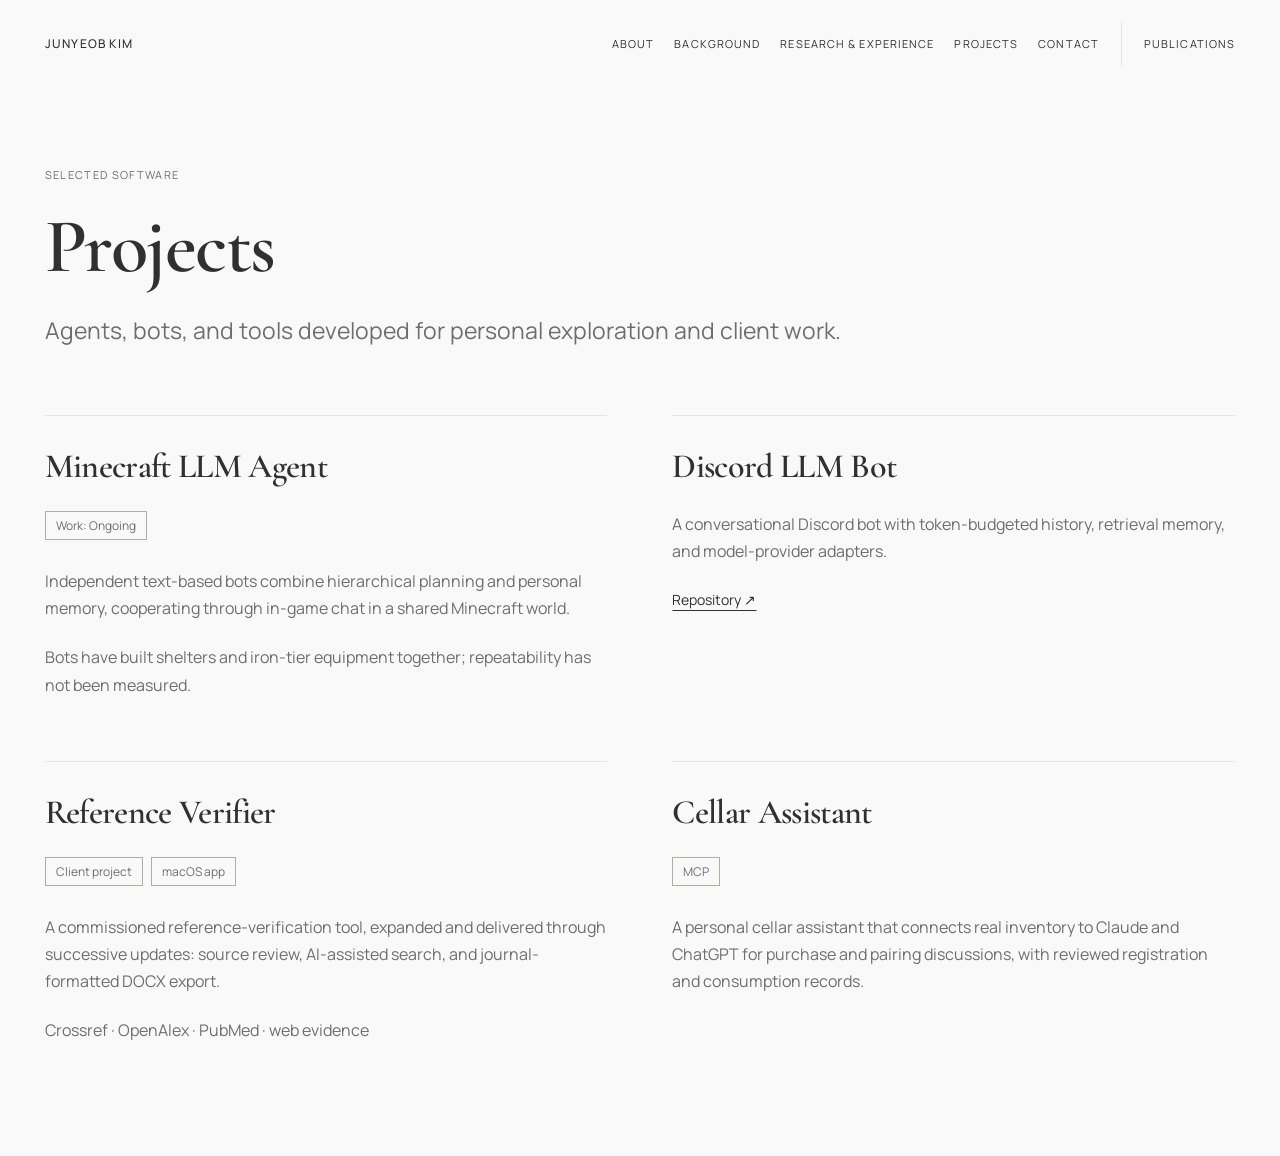
==== projects.html @ 0e25019e "Add implementation-grounded Discord bot project detail" ====
<!doctype html><html lang="en"><head><meta charset="utf-8"><meta name="viewport" content="width=device-width, initial-scale=1"><meta name="robots" content="noindex,nofollow"><meta name="description" content="Junyeob Kim — research in language model reasoning, evaluation, and agents."><title>Projects · Junyeob Kim</title><link rel="stylesheet" href="assets/fonts.css"><link rel="stylesheet" href="assets/style.css?v=project-title-links"></head><body><a class="skip" href="#main">Skip to content</a><header><a class="wordmark" href="index.html">Junyeob Kim</a><nav aria-label="Main navigation"><a href="index.html#intro" data-section="intro">About</a><a href="index.html#experience" data-section="experience">Background</a><a href="index.html#research" data-section="research">Research &amp; Experience</a><a href="index.html#projects" data-section="projects">Projects</a><a href="index.html#contact" data-section="contact">Contact</a><a class="nav-publications" href="publications.html">Publications</a></nav></header><main id="main" tabindex="-1"><section class="page-intro"><p class="eyebrow">Selected software</p><h1>Projects</h1><p class="lead">Agents, bots, and tools developed for personal exploration and client work.</p></section><section class="project-directory" aria-label="Selected projects"><div class="personal-grid"><article><h3><a href="projects/minecraft.html">Minecraft LLM Agent</a></h3><div class="status-tags"><span class="status-tag">Work: Ongoing</span></div><p>Independent text-based bots combine hierarchical planning and personal memory, cooperating through in-game chat in a shared Minecraft world.</p><p class="meta">Bots have built shelters and iron-tier equipment together; repeatability has not been measured.</p></article><article><h3><a href="projects/discord.html">Discord LLM Bot</a></h3><p>A conversational Discord bot with token-budgeted history, retrieval memory, and model-provider adapters.</p><a href="https://github.com/juny116/discord-llm-bot">Repository ↗</a></article><article><h3><a href="projects/reference-verifier.html">Reference Verifier</a></h3><div class="status-tags"><span class="status-tag">Client project</span><span class="status-tag">macOS app</span></div><p>A commissioned reference-verification tool, expanded and delivered through successive updates: source review, AI-assisted search, and journal-formatted DOCX export.</p><p class="meta">Crossref · OpenAlex · PubMed · web evidence</p></article><article><h3><a href="projects/cellar.html">Cellar Assistant</a></h3><div class="status-tags"><span class="status-tag">MCP</span></div><p>A personal cellar assistant that connects real inventory to Claude and ChatGPT for purchase and pairing discussions, with reviewed registration and consumption records.</p></article></div></section></main><script src="assets/navigation.js" defer></script></body></html>
---- assets/fonts.css ----
@font-face {
  font-family: 'Cormorant Garamond';
  font-style: normal;
  font-weight: 400;
  font-display: swap;
  src: url(fonts/font-1.ttf) format('truetype');
}
@font-face {
  font-family: 'Cormorant Garamond';
  font-style: normal;
  font-weight: 600;
  font-display: swap;
  src: url(fonts/font-2.ttf) format('truetype');
}
@font-face {
  font-family: 'Manrope';
  font-style: normal;
  font-weight: 400;
  font-display: swap;
  src: url(fonts/font-3.ttf) format('truetype');
}
@font-face {
  font-family: 'Manrope';
  font-style: normal;
  font-weight: 500;
  font-display: swap;
  src: url(fonts/font-4.ttf) format('truetype');
}
@font-face {
  font-family: 'Manrope';
  font-style: normal;
  font-weight: 600;
  font-display: swap;
  src: url(fonts/font-5.ttf) format('truetype');
}
---- assets/style.css ----
:root{--paper:#f9f9f9;--ink:#303030;--muted:#6e6e6e;--line:#e5e5e5;--accent:#667d6a;--blue:#667d6a;--tint:#ffffff;--green:var(--ink);--serif:'Cormorant Garamond',Georgia,serif;--sans:Manrope,'Helvetica Neue',Arial,sans-serif}*{box-sizing:border-box}html{scroll-behavior:smooth;scroll-padding-top:30px}body{margin:0;background:var(--paper);color:var(--ink);font:17px/1.7 var(--sans);-webkit-font-smoothing:antialiased}::selection{background:#dce6dd;color:#303030}a{color:inherit;text-underline-offset:5px;text-decoration-thickness:1px}a:hover{color:var(--accent)}a:focus-visible,button:focus-visible{outline:3px solid var(--blue);outline-offset:5px}p{margin:0 0 22px}img,svg{max-width:100%;height:auto}h1,h2,h3{font-family:var(--serif);font-weight:400;line-height:1.08;letter-spacing:-.045em}h1{font-size:clamp(44px,6vw,78px);margin:0 0 30px}h2{font-size:40px}h3{font-size:32px}em{font-weight:400;color:var(--accent)}header,main,footer{width:min(1240px,calc(100% - 96px));margin:auto}header{display:flex;align-items:center;justify-content:space-between;gap:32px;padding:28px 0;border-bottom:1px solid var(--line)}.wordmark{font-size:15px;letter-spacing:.035em;font-weight:600;text-decoration:none;white-space:nowrap}.wordmark:before{content:'✳';color:var(--accent);font-size:24px;display:inline-block;margin-right:12px;vertical-align:middle}nav{display:flex;flex-wrap:wrap;gap:25px;font-size:13px}nav a{padding:10px 0;min-height:44px;display:inline-flex;align-items:center;text-decoration:none}nav a[aria-current]{text-decoration:underline;color:var(--accent)}footer{border-top:1px solid var(--line);padding:28px 0 40px;font-size:12px;color:var(--muted)}.skip{position:fixed;top:-100px;left:20px;z-index:20;background:var(--ink);color:var(--paper);padding:12px 20px}.skip:focus{top:10px}.visually-hidden{position:absolute;width:1px;height:1px;padding:0;margin:-1px;overflow:hidden;clip-path:inset(50%);white-space:nowrap;border:0}.eyebrow,.entry-type{font:11px/1.6 var(--sans);letter-spacing:.12em;text-transform:uppercase;color:var(--muted)}.meta,.muted{font-size:14px;color:var(--muted)}.lead{font-size:23px;line-height:1.55;color:var(--muted)}.actions{display:flex;flex-wrap:wrap;gap:20px;margin-top:28px;font-size:14px}.button{display:inline-flex;min-height:48px;align-items:center;justify-content:center;padding:12px 20px;background:var(--ink);color:var(--paper);text-decoration:none;font-size:14px}.button:hover{background:var(--accent);color:white}.text-link{display:inline-flex;gap:36px;font-size:14px;min-height:44px;align-items:center}.status-tags{display:flex;flex-wrap:wrap;gap:8px;margin:14px 0 28px}.status-tag{display:inline-block;font-size:12px;line-height:1.6;padding:4px 10px;border:1px solid #b4ad9e;background:transparent;color:var(--muted)}
/* Editorial opening: a diagram of connected questions, not a character. */
.folio-hero{padding:24px 0 76px}.hero-caption{display:flex;justify-content:space-between;font-size:10px;letter-spacing:.12em;text-transform:uppercase;color:var(--muted)}.hero-composition{display:grid;grid-template-columns:1.1fr 1fr;align-items:center;gap:60px;padding:84px 0 60px}.hero-composition .eyebrow{margin-bottom:24px;color:var(--accent)}.hero-composition h1{font-size:clamp(74px,9vw,128px);line-height:.88;letter-spacing:-.065em;margin:0 0 30px}.hero-intro{max-width:390px;font-size:18px;color:var(--muted);line-height:1.6}.node-figure{margin:0;max-width:440px;justify-self:end;width:100%}.diagram-grid{stroke:#c4bcae;stroke-width:.65;stroke-dasharray:2 6}.diagram-path{stroke:var(--blue);stroke-width:1}.diagram-path ellipse{stroke:var(--accent)}.diagram-nodes{fill:var(--paper);stroke:var(--blue);stroke-width:1.2}.diagram-nodes circle:last-child{fill:var(--accent);stroke:var(--accent)}.diagram-label{font:9px var(--sans);letter-spacing:1px;fill:var(--muted)}.node-figure figcaption{font:italic 15px var(--serif);text-align:center;color:var(--muted);margin-top:8px}.hero-bottom{display:grid;grid-template-columns:1fr 1fr;gap:70px;border-top:1px solid var(--line);padding-top:32px;font-size:16px}.hero-bottom p{max-width:530px}.hero-bottom>p{font-family:var(--serif);font-size:24px;line-height:1.5;letter-spacing:-.02em}.hero-bottom>div>p{color:var(--muted)}
/* A vertical, native-scroll chronology, with an optional reading rail. */
.journey{display:grid;grid-template-columns:33% 1fr;gap:7%;border-top:1px solid var(--ink);padding-top:52px;position:relative}.journey-index{position:sticky;top:40px;align-self:start;padding-bottom:30px}.journey-index h2{font-size:clamp(36px,4vw,57px);margin:25px 0;line-height:1.05}.journey-index>p:not(.eyebrow){font-size:14px;color:var(--muted)}.journey-index nav{display:flex;flex-direction:column;gap:0;margin-top:38px}.journey-index nav a{font-size:12px;color:var(--muted);width:fit-content}.journey-index nav a[data-active]{color:var(--accent);text-decoration:underline}.reading-line{height:1px;background:var(--line);max-width:190px;margin-top:28px}.reading-line span{display:block;width:100%;height:2px;background:var(--accent);transform-origin:left;transform:scaleX(0)}.timeline{border-left:1px solid var(--line);padding-left:44px;min-width:0}.timeline-group{position:relative;padding-bottom:60px;scroll-margin-top:40px}.time-label{font-size:17px;color:var(--accent);margin:0 0 28px;line-height:1.4}.time-label:before{content:'';position:absolute;left:-50px;top:7px;width:11px;height:11px;border:1px solid var(--accent);border-radius:50%;background:var(--paper);transition:background .25s}.in-view .time-label:before{background:var(--accent)}.time-label span{display:block;font-size:10px;letter-spacing:.12em;text-transform:uppercase;color:var(--muted);margin-top:8px}.timeline-entry{padding:0 0 34px;margin-bottom:30px;border-bottom:1px solid var(--line)}.timeline-entry:last-child{margin-bottom:0}.entry-type{margin-bottom:17px}.timeline-entry h3{font-size:clamp(32px,3.5vw,48px);margin:0 0 22px;line-height:1.08}.timeline-entry h3 a{text-decoration:none}.timeline-entry h3 a:hover,.timeline-entry h3 a:focus-visible{text-decoration:underline}.timeline-entry h3 a span{font:24px var(--sans);display:inline-block;color:var(--accent)}.timeline-entry>p:not(.entry-type){max-width:520px;font-size:16px;color:var(--muted)}.timeline-entry .entry-note,.entry-note{font-size:12px!important;color:var(--muted);line-height:1.7}.timeline-entry .entry-note:last-child{margin:0}.entry-industry{position:relative;background:var(--tint);padding:30px}.entry-industry:before{content:'';position:absolute;top:0;left:0;width:35px;height:2px;background:var(--accent)}.compact-entry h3{font-size:36px}.beyond{margin:40px 0 100px;padding-top:44px;border-top:1px solid var(--ink);display:grid;grid-template-columns:40% 1fr;gap:0}.beyond h2{font-size:56px;margin:20px 0}.beyond-links{padding-top:10px}.beyond-links a{display:grid;grid-template-columns:1fr 30px;gap:4px 20px;padding:24px 0;border-bottom:1px solid var(--line);text-decoration:none}.beyond-links span{font-family:var(--serif);font-size:30px;letter-spacing:-.03em}.beyond-links small{grid-column:1;font-size:12px;color:var(--muted)}.beyond-links b{grid-column:2;grid-row:1/3;font-size:24px;font-weight:400;align-self:center;color:var(--accent)}
/* The same editorial system carries through the full archive and details. */
.page-intro{padding:78px 0 35px;max-width:870px}.page-intro h1{margin-bottom:24px}.research-list{margin:0 0 90px;counter-reset:study;max-width:1040px}.topic-work{position:relative;padding:32px 0 32px 90px;border-top:1px solid var(--line);counter-increment:study}.topic-work:before{content:counter(study,decimal-leading-zero);position:absolute;left:0;top:35px;color:var(--accent);font:italic 25px var(--serif)}.topic-work h2{font-size:36px;margin:0 0 16px}.topic-work h2 a{display:inline-block;text-decoration:none;padding:4px 0;min-height:44px}.topic-work h2 a:hover,.topic-work h2 a:focus-visible{text-decoration:underline}.topic-work p{font-size:16px;color:var(--muted);max-width:720px;margin:0}.detail{max-width:780px;margin:45px auto 90px}.back{display:inline-block;min-height:44px;font-size:12px;letter-spacing:.04em;margin-bottom:32px}.detail h1{font-size:clamp(40px,5vw,65px)}.detail>h2{font-size:34px;margin:46px 0 18px;padding-top:22px;border-top:1px solid var(--line)}.detail>h3{font:600 18px/1.4 var(--sans);letter-spacing:0;margin:30px 0 14px}.detail .lead{margin-bottom:24px}.detail>p,.detail li{max-width:740px}.detail li{padding-bottom:8px}.related-papers{list-style:none;margin:20px 0;padding:0}.related-papers li{padding:20px 0}.related-papers h3,.detail .related-papers h3{font:500 19px/1.45 var(--sans);letter-spacing:-.02em;margin:0 0 12px}.related-papers p{font-size:14px;color:var(--muted);margin-bottom:9px}.related-papers strong{color:var(--ink)}.related-papers a{font-size:14px}.detail-end{border-top:1px solid var(--line);padding-top:25px;margin-top:50px;display:flex;justify-content:space-between;gap:20px;font-size:14px}.publications{list-style:none;padding:0;margin:0 0 90px;max-width:1000px;counter-reset:paper}.publications>li{position:relative;padding:30px 0 30px 70px;border-top:1px solid var(--line);counter-increment:paper}.publications>li:before{content:counter(paper,decimal-leading-zero);position:absolute;left:0;top:36px;font:italic 22px var(--serif);color:var(--accent)}.publications h2{font-size:29px;line-height:1.25;margin:0 0 16px;letter-spacing:-.025em}.publications p{font-size:14px;margin:0 0 10px}.publications a{font-size:13px}.about-grid{display:grid;grid-template-columns:1fr 340px;gap:90px;margin-bottom:90px}.about-grid h2{font-size:34px;margin:35px 0 22px}.about-grid dt{font-size:16px;font-weight:600}.about-grid dd{margin:8px 0 26px;color:var(--muted);font-size:15px}.cv-panel{background:var(--tint);padding:28px;align-self:start}.cv-panel h2{font-size:28px;margin-top:0}.cv-panel p{font-size:14px}.cv-panel hr{border:0;border-top:1px solid var(--line);margin:32px 0}.cv-panel .button{margin-bottom:16px}.personal-grid{display:grid;grid-template-columns:repeat(2,minmax(0,1fr));gap:40px 65px;margin:10px 0 90px}.personal-grid article{border-top:1px solid var(--line);padding:28px 0 0}.personal-grid h3{font-size:34px;margin:0 0 20px}.personal-grid p{font-size:16px;color:var(--muted)}.personal-grid a{font-size:14px}.personal-grid img{width:100%;display:block}.project-directory{margin-bottom:60px}.section-heading{display:flex;align-items:baseline;justify-content:space-between;border-bottom:1px solid var(--line)}.section-heading span{font-size:12px;color:var(--muted)}.contribution{padding:20px 0;border-block:1px solid var(--line)}.detail figure{margin:32px 0}.detail figcaption{font-size:13px;color:var(--muted)}
@media(min-width:1500px){header,main,footer{width:min(1320px,calc(100% - 140px))}.hero-composition{padding-block:96px 70px}}
@media(max-width:980px){header,main,footer{width:calc(100% - 56px)}header{gap:20px}nav{gap:15px}.hero-composition{gap:20px;padding-top:65px}.hero-bottom{gap:36px}.journey{grid-template-columns:30% 1fr;gap:6%}.journey-index h2{font-size:38px}.timeline{padding-left:30px}.time-label:before{left:-36px}.about-grid{gap:40px;grid-template-columns:1fr 300px}}
@media(max-width:680px){header,main,footer{width:calc(100% - 40px)}header{display:block;padding:18px 0 12px}header>nav{margin-top:12px;gap:0 19px;font-size:12px}.wordmark{font-size:14px}.hero-caption{font-size:9px;gap:15px}.hero-composition{grid-template-columns:1fr;padding:50px 0 28px;gap:12px}.hero-composition h1{font-size:clamp(68px,18vw,100px)}.hero-intro{font-size:16px;max-width:320px}.node-figure{max-width:300px;justify-self:center}.hero-bottom{grid-template-columns:1fr;gap:5px;padding-top:25px}.hero-bottom>p{font-size:22px}.hero-bottom>div>p{font-size:15px}.folio-hero{padding-bottom:46px}.journey{display:block;padding-top:28px}.journey-index{position:static;padding-bottom:30px}.journey-index h2{font-size:40px;line-height:1.1}.journey-index h2 br{display:none}.journey-index h2 br:after{content:' '}.journey-index nav{flex-direction:row;gap:0 20px;margin-top:18px}.journey-index>p:not(.eyebrow){display:none}.reading-line{display:none}.timeline{margin-left:6px;padding-left:24px}.time-label:before{left:-30px}.timeline-group{padding-bottom:38px}.time-label{font-size:17px;margin-bottom:26px}.timeline-entry h3{font-size:35px}.timeline-entry>p:not(.entry-type){font-size:15px}.entry-type{font-size:10px}.entry-industry{padding:22px 18px}.entry-industry h3{font-size:31px}.compact-entry h3{font-size:32px}.beyond{display:block;margin:20px 0 65px;padding-top:30px}.beyond h2{font-size:44px}.beyond-links span{font-size:28px}.page-intro{padding:44px 0 25px}.page-intro h1{font-size:48px}.topic-work{padding:25px 0 25px 40px}.topic-work:before{top:31px;font-size:18px}.topic-work h2{font-size:29px}.topic-work p{font-size:15px}.detail{margin:25px auto 65px}.detail h1{font-size:41px}.detail .lead{font-size:20px}.detail>h2{font-size:30px}.publications>li{padding:25px 0 25px 35px}.publications>li:before{font-size:17px;top:30px}.publications h2{font-size:25px}.about-grid{grid-template-columns:1fr;gap:30px;margin-bottom:60px}.personal-grid{grid-template-columns:1fr;gap:25px}.personal-grid h3{font-size:30px}.back{margin-bottom:25px}.lead{font-size:21px}.detail-end{flex-wrap:wrap}a{overflow-wrap:anywhere}.hero-caption span{max-width:50%}}
@media(prefers-reduced-motion:reduce){html{scroll-behavior:auto}*,*:before,*:after{animation:none!important;transition:none!important}.reading-line{display:none}}
@media print{header nav,.skip,.journey-index nav,.reading-line,.node-figure{display:none}body{background:white;color:black}header,main,footer{width:100%;max-width:none}.journey{display:block}.journey-index{position:static}.timeline-entry,.publications li{break-inside:avoid}.hero-composition{padding:30px 0;display:block}.hero-composition h1{font-size:60px}}
/* Horizontal history: airy typography, offset white cards and fine connections. */
body{font-size:15px}h1,h2,h3{letter-spacing:-.02em;font-weight:600}em{color:inherit}header{position:sticky;top:0;z-index:10;background:rgba(249,249,249,.97);border:0;padding:22px 0}.wordmark{font-size:12px;font-weight:500;letter-spacing:.1em;text-transform:uppercase}.wordmark:before{display:none}header nav{font-size:11px;letter-spacing:.1em;text-transform:uppercase}header nav a[aria-current]{text-decoration:none;color:var(--ink)}header nav a[aria-current]:before{content:'[ ';white-space:pre}header nav a[aria-current]:after{content:' ]';white-space:pre}.quiet-hero{min-height:calc(88svh - 85px);display:flex;flex-direction:column;justify-content:center;padding:100px 0}.quiet-hero h1{font-size:clamp(56px,7vw,88px);line-height:1;margin:0 0 40px;font-weight:600}.quiet-hero>p{max-width:660px;font-size:14px;line-height:1.85;letter-spacing:.025em}.quiet-hero .current-line{font-size:12px;color:var(--muted);margin:8px 0 0}.history-section{padding:50px 0 80px}.history-intro{max-width:610px}.history-intro h2{font-size:clamp(40px,4.5vw,58px);line-height:.98;margin:24px 0}.history-intro>p:not(.eyebrow){font-size:13px;line-height:1.85;max-width:550px;color:var(--muted)}.history-controls{display:flex;align-items:center;gap:16px;margin:45px 0 10px;font-size:11px;color:var(--muted);max-width:510px}.history-controls button{width:40px;height:40px;border:1px solid var(--line);background:transparent;color:var(--ink);cursor:pointer;font-size:18px}.history-controls button:disabled{opacity:.3;cursor:default}.history-viewport{overflow-x:auto;overscroll-behavior-x:contain;scrollbar-width:thin;scrollbar-color:#b6c5b8 transparent;padding:35px 0 22px;width:100%;outline-offset:4px;touch-action:pan-x pan-y}.history-track{position:relative;display:flex;align-items:flex-start;gap:48px;width:max-content;padding:10px 35px 15px 16px;min-height:375px}.history-track:before{content:'';position:absolute;left:0;right:0;top:210px;height:1px;background:#b6c5b8}.history-card{position:relative;flex:0 0 252px;width:252px;min-height:220px;background:#fff;border:.5px solid #eceeec;border-radius:7px;padding:16px 17px 14px;margin-top:38px;display:flex;flex-direction:column;z-index:1}.history-card:nth-child(3n+2){margin-top:0}.history-card:nth-child(3n){margin-top:86px}.history-card:before{content:'';position:absolute;left:-49px;width:48px;top:75px;height:1px;background:#b6c5b8;transform:rotate(-16deg);transform-origin:right}.history-card:nth-child(3n):before{transform:rotate(24deg)}.card-meta{display:flex;justify-content:space-between;align-items:flex-start;gap:8px;font-size:10px;color:#777;margin-bottom:16px;line-height:1.5}.card-meta span:last-child{font-size:9px;letter-spacing:.1em;text-transform:uppercase;padding:2px 5px;border-radius:2px;background:#edf1ed;color:#526456;white-space:nowrap}.history-card h3{font:600 12px/1.55 var(--sans);letter-spacing:.09em;text-transform:uppercase;margin:0 0 12px}.history-card h3 a{text-decoration:none}.history-card h3 a:hover,.history-card h3 a:focus-visible{text-decoration:underline}.history-card h3 a span{font-size:12px}.history-card p{font-size:12px;line-height:1.7;color:#666;margin:0 0 18px}.history-cv{margin:25px 0 0;font-size:12px}.quiet-directory{margin:30px 0 120px}.quiet-directory>a{display:flex;justify-content:space-between;align-items:center;gap:30px;padding:32px 0;border-bottom:1px solid var(--line);text-decoration:none}.quiet-directory h2{margin:0;font-size:44px}.quiet-directory>a>span{font-size:12px;color:var(--muted)}.scroll-cat{position:fixed;left:0;bottom:8px;width:72px;height:48px;z-index:15;pointer-events:none;color:#535d54;transform:translateX(24px)}.scroll-cat svg{width:100%;height:100%;overflow:visible}.scroll-cat .leg{transform-box:fill-box;transform-origin:50% 0}.scroll-cat.walking .leg-a{animation:cat-step .24s linear infinite alternate}.scroll-cat.walking .leg-b{animation:cat-step .24s linear infinite alternate-reverse}.scroll-cat.walking .cat-body{animation:cat-bob .24s linear infinite alternate}.scroll-cat.facing-left svg{transform:scaleX(-1)}@keyframes cat-step{from{transform:rotate(-19deg)}to{transform:rotate(19deg)}}@keyframes cat-bob{from{transform:translateY(0)}to{transform:translateY(-1.8px)}}
@media(max-width:680px){header{padding:14px 0 8px}header nav{gap:0 18px;flex-wrap:nowrap;overflow:auto;font-size:10px;white-space:nowrap}.quiet-hero{min-height:72svh;padding:70px 0}.quiet-hero h1{font-size:53px;margin-bottom:30px}.quiet-hero>p{font-size:13px}.quiet-hero .current-line{font-size:11px}.history-section{padding-top:30px;padding-bottom:65px}.history-intro h2{font-size:42px}.history-controls{gap:10px;margin-top:30px}.history-controls button{width:34px;min-width:34px}.history-viewport{width:calc(100% + 20px);padding-top:22px}.history-track{gap:32px;padding-left:0;min-height:370px}.history-card{flex-basis:246px;width:246px}.history-card:before{left:-33px;width:32px}.quiet-directory>a{align-items:flex-start;flex-direction:column;gap:12px;padding:27px 0}.quiet-directory h2{font-size:38px}.scroll-cat{width:60px;height:40px;bottom:5px}.history-cv{margin-top:15px}}
@media(prefers-reduced-motion:reduce){.scroll-cat{display:none}.history-viewport{scroll-behavior:auto}}
header,main,footer{width:calc(100% - clamp(40px,7vw,112px));max-width:1400px}.quiet-hero{min-height:calc(100svh - 88px);padding-top:100px;padding-bottom:100px}.quiet-hero h1{font-size:clamp(48px,6vw,86px);line-height:.9}.quiet-hero>p{font-size:15px;line-height:24px}.history-section{background:#f7f7f7;box-shadow:0 0 0 100vmax #f7f7f7;clip-path:inset(0 -100vmax);margin-top:70px}.history-intro h2{font-size:clamp(40px,4.5vw,64px);line-height:.92}.history-track{gap:20px;min-height:340px;padding-top:0}.history-track:before,.history-card:before{display:none}.history-connections{position:absolute;left:0;top:0;width:100%;height:310px;overflow:visible;pointer-events:none}.history-connections path{fill:none;stroke:rgba(48,48,48,.14);stroke-width:2;stroke-dasharray:8 16}.history-card{flex-basis:260px;width:260px;min-height:180px;padding:14px 14px 12px;margin-top:66px;border-radius:8px}.history-card:nth-child(3n+2){margin-top:24px}.history-card:nth-child(3n){margin-top:71px}.history-card:nth-child(6n+4){margin-top:30px}.history-card:nth-child(6n+5){margin-top:122px}.history-card:nth-child(6n){margin-top:37px}.history-card:nth-last-child(-n+2){flex-basis:180px;width:180px}.card-meta{font-size:11px;margin-bottom:10px}.card-meta span:last-child{font-size:10px}.history-card h3{font-size:13px;letter-spacing:1.5px;margin-bottom:8px}.history-card p{font-size:12px;line-height:1.5;letter-spacing:.3px;margin-bottom:10px}.history-viewport{cursor:grab}.history-viewport.dragging{cursor:grabbing;user-select:none}.scroll-cat{width:78px;height:60px;bottom:2px}.cat-tail{transform-origin:25px 34px}.walking .cat-tail{animation:cat-tail .35s ease-in-out infinite alternate}@keyframes cat-tail{from{transform:rotate(-6deg)}to{transform:rotate(6deg)}}
@media(max-width:680px){header,main,footer{width:calc(100% - 40px)}.quiet-hero{min-height:78svh}.quiet-hero h1{font-size:50px;line-height:1}.quiet-hero>p{font-size:13px;line-height:23px}.history-section{margin-top:30px}.history-intro h2{font-size:43px}.history-card{flex-basis:248px;width:248px}.scroll-cat{width:68px;height:52px}}

/* Quiet pointer-only drag affordance; range input is removed from the DOM. */
.history-viewport{scrollbar-width:none}.history-viewport::-webkit-scrollbar{display:none}.history-controls{max-width:none;justify-content:flex-end}.drag-hint{display:none;position:fixed;z-index:30;pointer-events:none;background:#fff;color:#505050;border:1px solid #ececec;border-radius:20px;padding:7px 12px;font:11px/1.4 var(--sans);letter-spacing:.03em;white-space:nowrap;box-shadow:0 2px 8px #00000009}.history-viewport.dragging,.history-viewport.dragging a{cursor:grabbing}@media(hover:hover) and (pointer:fine){.drag-hint.visible{display:block}}
/* Hybrid home: real content sections beneath the horizontal history. */
html{scroll-padding-top:var(--header-offset,120px)}.home-section,.quiet-hero,.history-section{scroll-margin-top:0}.home-section{padding:65px 0;border-top:1px solid var(--line)}.home-section>h2{font-size:clamp(38px,4.5vw,58px);margin:0 0 40px}.home-research{display:grid;grid-template-columns:repeat(2,minmax(0,1fr));gap:12px 60px;counter-reset:study}.home-research .topic-work{padding:25px 0;border-top:1px solid var(--line)}.home-research .topic-work:before{display:none}.home-research h3{font-size:30px;line-height:1.15;margin:0 0 18px}.home-research h3 a{text-decoration:none;display:inline-block;padding:5px 0}.home-research h3 a:hover,.home-research h3 a:focus-visible{text-decoration:underline}.home-research p{font-size:14px;line-height:1.8}.home-section .personal-grid{margin-bottom:0}.home-section .personal-grid h3{font-size:29px}.home-section .personal-grid p{font-size:14px}.contact-section{display:grid;grid-template-columns:1fr 1fr;gap:50px;padding-bottom:100px}.contact-section p{color:var(--muted);font-size:14px}.contact-links{display:flex;flex-wrap:wrap;gap:12px 30px}.contact-links a{display:inline-flex;align-items:center;min-height:44px;font-size:13px}.home-section:focus,.quiet-hero:focus,.history-section:focus{outline:none}header nav{gap:20px}@media(max-width:680px){.home-section{padding:45px 0}.home-research{grid-template-columns:1fr;gap:0}.home-research h3{font-size:29px}.contact-section{grid-template-columns:1fr;gap:0;padding-bottom:75px}header nav{gap:0 18px}.home-section>h2{margin-bottom:25px}}

/* Separate the publication archive from the home section navigation. */
header nav .nav-publications{padding-left:22px;margin-left:2px;border-left:1px solid var(--line)}.publications-link{margin-top:26px}@media(max-width:680px){header nav .nav-publications{padding-left:18px;margin-left:0}}

.history-controls{gap:10px;margin:28px 0 10px;justify-content:flex-end}.quiet-hero>p{max-width:710px;margin-bottom:18px}.quiet-hero>p:last-child{margin-bottom:0}

.detail .paper-reference{padding:24px 0;border-bottom:1px solid var(--line)}.detail .paper-reference:last-child{border-bottom:0}.paper-links{display:flex;flex-wrap:wrap;gap:22px;margin-top:12px}.paper-links a{display:inline-flex;align-items:center;min-height:44px;font-size:13px}

/* The content box never changes on scroll; only the full-bleed backdrop does. */
header{background:transparent;isolation:isolate}header::before{content:"";position:absolute;z-index:-1;top:0;bottom:0;left:50%;width:100vw;transform:translateX(-50%);pointer-events:none;background:rgba(249,249,249,.97);border-bottom:1px solid transparent;transition:background .2s ease,border-color .2s ease,box-shadow .2s ease}.has-scrolled header::before{background:rgba(255,255,255,.86);-webkit-backdrop-filter:blur(12px);backdrop-filter:blur(12px);border-bottom-color:rgba(48,48,48,.06);box-shadow:0 2px 12px rgba(48,48,48,.025)}@media(prefers-reduced-motion:reduce){header::before{transition:none}}

/* Keep the expanded section name readable without wrapping navigation items. */
header nav{min-width:0;flex-wrap:nowrap;overflow-x:auto;white-space:nowrap}header nav a{flex-shrink:0}header .wordmark{flex-shrink:0}
@media(min-width:681px) and (max-width:1100px){header{display:block}header nav{margin-top:12px;gap:18px}}

.history-card:nth-last-child(-n+2){flex-basis:260px;width:260px}@media(max-width:680px){.history-card:nth-last-child(-n+2){flex-basis:248px;width:248px}}
.paper-reference h3[id],.publications h2[id]{scroll-margin-top:var(--header-offset,120px)}

.paper-figure{margin:2rem 0;max-width:640px}.paper-figure img{display:block;width:100%;height:auto}.paper-figure figcaption{margin-top:.75rem;color:var(--muted,#6e6e6e);font-size:.78rem;line-height:1.6}

.personal-grid h3 a{font-size:inherit;text-decoration:none;display:inline-block;padding:5px 0;min-height:44px}.personal-grid h3 a:hover,.personal-grid h3 a:focus-visible{text-decoration:underline}
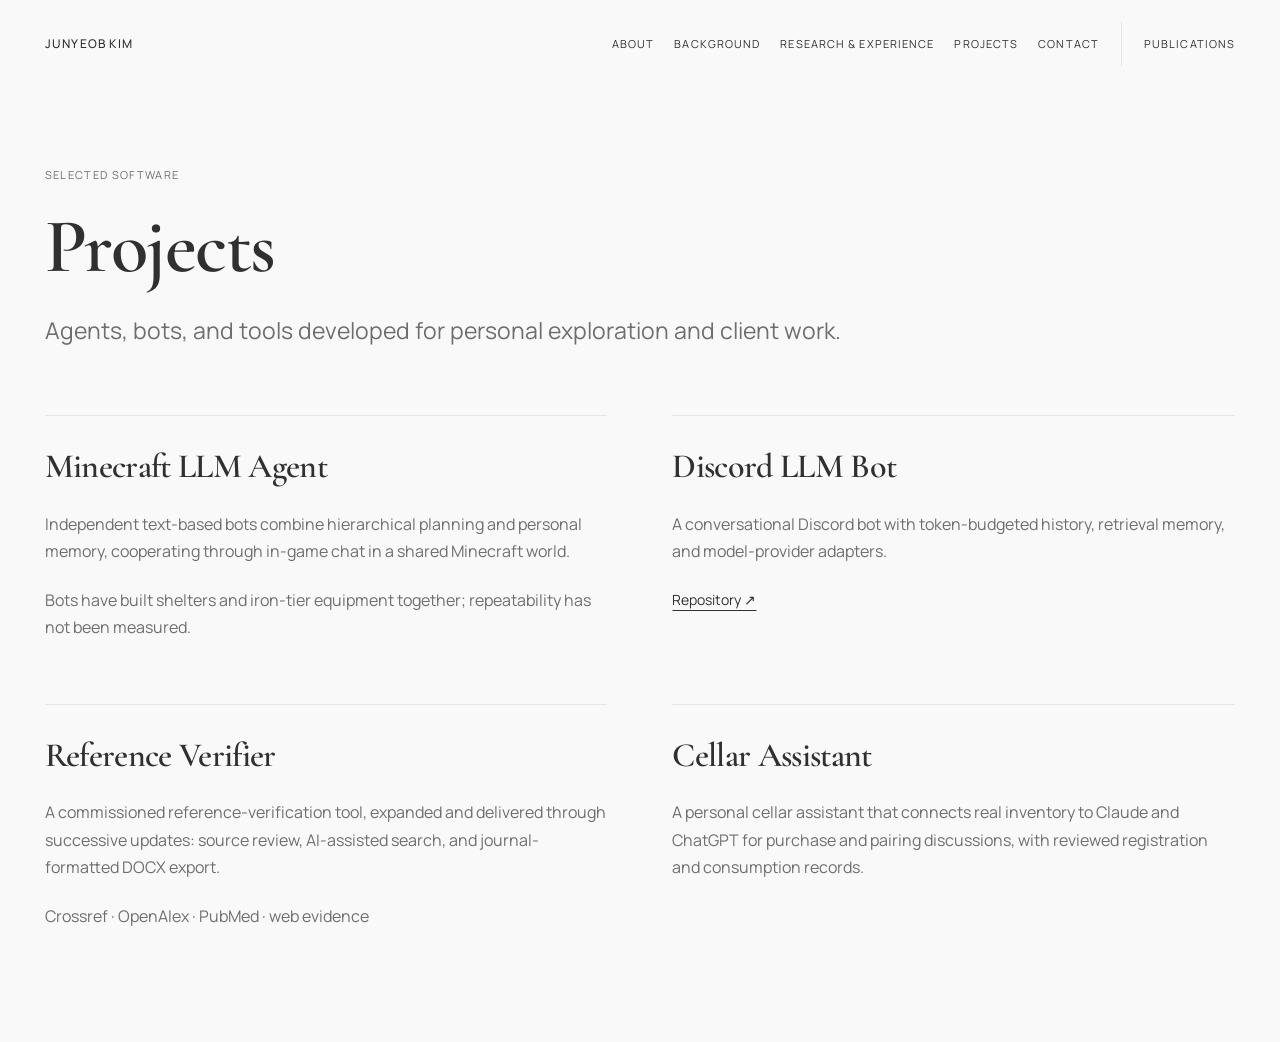
==== commit 07c220ca: "Unify detail action links and keep project tags on detail pages" ====
--- a/projects.html
+++ b/projects.html
@@ -1 +1 @@
-<!doctype html><html lang="en"><head><meta charset="utf-8"><meta name="viewport" content="width=device-width, initial-scale=1"><meta name="robots" content="noindex,nofollow"><meta name="description" content="Junyeob Kim — research in language model reasoning, evaluation, and agents."><title>Projects · Junyeob Kim</title><link rel="stylesheet" href="assets/fonts.css"><link rel="stylesheet" href="assets/style.css?v=project-title-links"></head><body><a class="skip" href="#main">Skip to content</a><header><a class="wordmark" href="index.html">Junyeob Kim</a><nav aria-label="Main navigation"><a href="index.html#intro" data-section="intro">About</a><a href="index.html#experience" data-section="experience">Background</a><a href="index.html#research" data-section="research">Research &amp; Experience</a><a href="index.html#projects" data-section="projects">Projects</a><a href="index.html#contact" data-section="contact">Contact</a><a class="nav-publications" href="publications.html">Publications</a></nav></header><main id="main" tabindex="-1"><section class="page-intro"><p class="eyebrow">Selected software</p><h1>Projects</h1><p class="lead">Agents, bots, and tools developed for personal exploration and client work.</p></section><section class="project-directory" aria-label="Selected projects"><div class="personal-grid"><article><h3><a href="projects/minecraft.html">Minecraft LLM Agent</a></h3><div class="status-tags"><span class="status-tag">Work: Ongoing</span></div><p>Independent text-based bots combine hierarchical planning and personal memory, cooperating through in-game chat in a shared Minecraft world.</p><p class="meta">Bots have built shelters and iron-tier equipment together; repeatability has not been measured.</p></article><article><h3><a href="projects/discord.html">Discord LLM Bot</a></h3><p>A conversational Discord bot with token-budgeted history, retrieval memory, and model-provider adapters.</p><a href="https://github.com/juny116/discord-llm-bot">Repository ↗</a></article><article><h3><a href="projects/reference-verifier.html">Reference Verifier</a></h3><div class="status-tags"><span class="status-tag">Client project</span><span class="status-tag">macOS app</span></div><p>A commissioned reference-verification tool, expanded and delivered through successive updates: source review, AI-assisted search, and journal-formatted DOCX export.</p><p class="meta">Crossref · OpenAlex · PubMed · web evidence</p></article><article><h3><a href="projects/cellar.html">Cellar Assistant</a></h3><div class="status-tags"><span class="status-tag">MCP</span></div><p>A personal cellar assistant that connects real inventory to Claude and ChatGPT for purchase and pairing discussions, with reviewed registration and consumption records.</p></article></div></section></main><script src="assets/navigation.js" defer></script></body></html>+<!doctype html><html lang="en"><head><meta charset="utf-8"><meta name="viewport" content="width=device-width, initial-scale=1"><meta name="robots" content="noindex,nofollow"><meta name="description" content="Junyeob Kim — research in language model reasoning, evaluation, and agents."><title>Projects · Junyeob Kim</title><link rel="stylesheet" href="assets/fonts.css"><link rel="stylesheet" href="assets/style.css?v=project-title-links"></head><body><a class="skip" href="#main">Skip to content</a><header><a class="wordmark" href="index.html">Junyeob Kim</a><nav aria-label="Main navigation"><a href="index.html#intro" data-section="intro">About</a><a href="index.html#experience" data-section="experience">Background</a><a href="index.html#research" data-section="research">Research &amp; Experience</a><a href="index.html#projects" data-section="projects">Projects</a><a href="index.html#contact" data-section="contact">Contact</a><a class="nav-publications" href="publications.html">Publications</a></nav></header><main id="main" tabindex="-1"><section class="page-intro"><p class="eyebrow">Selected software</p><h1>Projects</h1><p class="lead">Agents, bots, and tools developed for personal exploration and client work.</p></section><section class="project-directory" aria-label="Selected projects"><div class="personal-grid"><article><h3><a href="projects/minecraft.html">Minecraft LLM Agent</a></h3><p>Independent text-based bots combine hierarchical planning and personal memory, cooperating through in-game chat in a shared Minecraft world.</p><p class="meta">Bots have built shelters and iron-tier equipment together; repeatability has not been measured.</p></article><article><h3><a href="projects/discord.html">Discord LLM Bot</a></h3><p>A conversational Discord bot with token-budgeted history, retrieval memory, and model-provider adapters.</p><a href="https://github.com/juny116/discord-llm-bot">Repository ↗</a></article><article><h3><a href="projects/reference-verifier.html">Reference Verifier</a></h3><p>A commissioned reference-verification tool, expanded and delivered through successive updates: source review, AI-assisted search, and journal-formatted DOCX export.</p><p class="meta">Crossref · OpenAlex · PubMed · web evidence</p></article><article><h3><a href="projects/cellar.html">Cellar Assistant</a></h3><p>A personal cellar assistant that connects real inventory to Claude and ChatGPT for purchase and pairing discussions, with reviewed registration and consumption records.</p></article></div></section></main><script src="assets/navigation.js" defer></script></body></html>
--- a/assets/style.css
+++ b/assets/style.css
@@ -42,3 +42,5 @@
 .paper-figure{margin:2rem 0;max-width:640px}.paper-figure img{display:block;width:100%;height:auto}.paper-figure figcaption{margin-top:.75rem;color:var(--muted,#6e6e6e);font-size:.78rem;line-height:1.6}
 
 .personal-grid h3 a{font-size:inherit;text-decoration:none;display:inline-block;padding:5px 0;min-height:44px}.personal-grid h3 a:hover,.personal-grid h3 a:focus-visible{text-decoration:underline}
+
+.system-flow{margin:28px 0 32px;padding:22px;border:1px solid var(--line);border-radius:8px;background:#fff}.system-flow figcaption{font:600 12px/1.5 var(--sans);color:var(--muted);margin-bottom:18px}.flow-row{display:grid;grid-template-columns:1fr auto 1fr auto 1fr;gap:14px;align-items:center}.flow-row strong{display:block;font:600 13px/1.5 var(--sans)}.flow-row div span{display:block;font:12px/1.6 var(--sans);color:var(--muted);margin-top:6px}.flow-arrow{color:var(--accent)}.system-flow>p{font:12px/1.6 var(--sans);color:var(--muted);margin:18px 0 0}@media(max-width:580px){.flow-row{grid-template-columns:1fr}.flow-arrow{transform:rotate(90deg);justify-self:center}.system-flow{padding:18px}.flow-row>div{width:100%}}
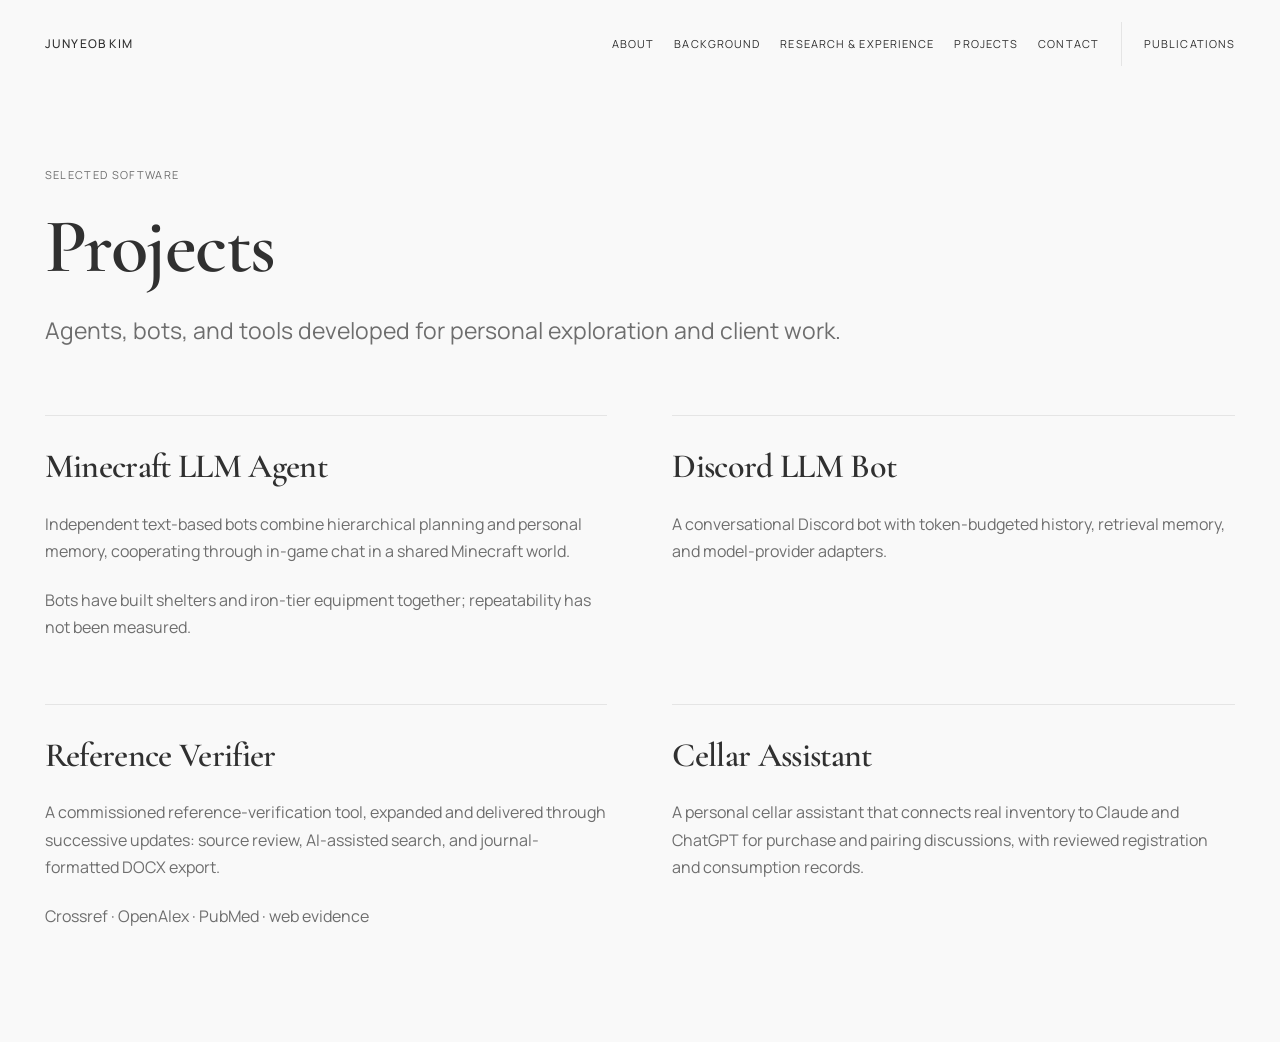
==== commit e83098d1: "Remove redundant Discord repository links from project lists" ====
--- a/projects.html
+++ b/projects.html
@@ -1 +1 @@
-<!doctype html><html lang="en"><head><meta charset="utf-8"><meta name="viewport" content="width=device-width, initial-scale=1"><meta name="robots" content="noindex,nofollow"><meta name="description" content="Junyeob Kim — research in language model reasoning, evaluation, and agents."><title>Projects · Junyeob Kim</title><link rel="stylesheet" href="assets/fonts.css"><link rel="stylesheet" href="assets/style.css?v=project-title-links"></head><body><a class="skip" href="#main">Skip to content</a><header><a class="wordmark" href="index.html">Junyeob Kim</a><nav aria-label="Main navigation"><a href="index.html#intro" data-section="intro">About</a><a href="index.html#experience" data-section="experience">Background</a><a href="index.html#research" data-section="research">Research &amp; Experience</a><a href="index.html#projects" data-section="projects">Projects</a><a href="index.html#contact" data-section="contact">Contact</a><a class="nav-publications" href="publications.html">Publications</a></nav></header><main id="main" tabindex="-1"><section class="page-intro"><p class="eyebrow">Selected software</p><h1>Projects</h1><p class="lead">Agents, bots, and tools developed for personal exploration and client work.</p></section><section class="project-directory" aria-label="Selected projects"><div class="personal-grid"><article><h3><a href="projects/minecraft.html">Minecraft LLM Agent</a></h3><p>Independent text-based bots combine hierarchical planning and personal memory, cooperating through in-game chat in a shared Minecraft world.</p><p class="meta">Bots have built shelters and iron-tier equipment together; repeatability has not been measured.</p></article><article><h3><a href="projects/discord.html">Discord LLM Bot</a></h3><p>A conversational Discord bot with token-budgeted history, retrieval memory, and model-provider adapters.</p><a href="https://github.com/juny116/discord-llm-bot">Repository ↗</a></article><article><h3><a href="projects/reference-verifier.html">Reference Verifier</a></h3><p>A commissioned reference-verification tool, expanded and delivered through successive updates: source review, AI-assisted search, and journal-formatted DOCX export.</p><p class="meta">Crossref · OpenAlex · PubMed · web evidence</p></article><article><h3><a href="projects/cellar.html">Cellar Assistant</a></h3><p>A personal cellar assistant that connects real inventory to Claude and ChatGPT for purchase and pairing discussions, with reviewed registration and consumption records.</p></article></div></section></main><script src="assets/navigation.js" defer></script></body></html>+<!doctype html><html lang="en"><head><meta charset="utf-8"><meta name="viewport" content="width=device-width, initial-scale=1"><meta name="robots" content="noindex,nofollow"><meta name="description" content="Junyeob Kim — research in language model reasoning, evaluation, and agents."><title>Projects · Junyeob Kim</title><link rel="stylesheet" href="assets/fonts.css"><link rel="stylesheet" href="assets/style.css?v=project-title-links"></head><body><a class="skip" href="#main">Skip to content</a><header><a class="wordmark" href="index.html">Junyeob Kim</a><nav aria-label="Main navigation"><a href="index.html#intro" data-section="intro">About</a><a href="index.html#experience" data-section="experience">Background</a><a href="index.html#research" data-section="research">Research &amp; Experience</a><a href="index.html#projects" data-section="projects">Projects</a><a href="index.html#contact" data-section="contact">Contact</a><a class="nav-publications" href="publications.html">Publications</a></nav></header><main id="main" tabindex="-1"><section class="page-intro"><p class="eyebrow">Selected software</p><h1>Projects</h1><p class="lead">Agents, bots, and tools developed for personal exploration and client work.</p></section><section class="project-directory" aria-label="Selected projects"><div class="personal-grid"><article><h3><a href="projects/minecraft.html">Minecraft LLM Agent</a></h3><p>Independent text-based bots combine hierarchical planning and personal memory, cooperating through in-game chat in a shared Minecraft world.</p><p class="meta">Bots have built shelters and iron-tier equipment together; repeatability has not been measured.</p></article><article><h3><a href="projects/discord.html">Discord LLM Bot</a></h3><p>A conversational Discord bot with token-budgeted history, retrieval memory, and model-provider adapters.</p></article><article><h3><a href="projects/reference-verifier.html">Reference Verifier</a></h3><p>A commissioned reference-verification tool, expanded and delivered through successive updates: source review, AI-assisted search, and journal-formatted DOCX export.</p><p class="meta">Crossref · OpenAlex · PubMed · web evidence</p></article><article><h3><a href="projects/cellar.html">Cellar Assistant</a></h3><p>A personal cellar assistant that connects real inventory to Claude and ChatGPT for purchase and pairing discussions, with reviewed registration and consumption records.</p></article></div></section></main><script src="assets/navigation.js" defer></script></body></html>
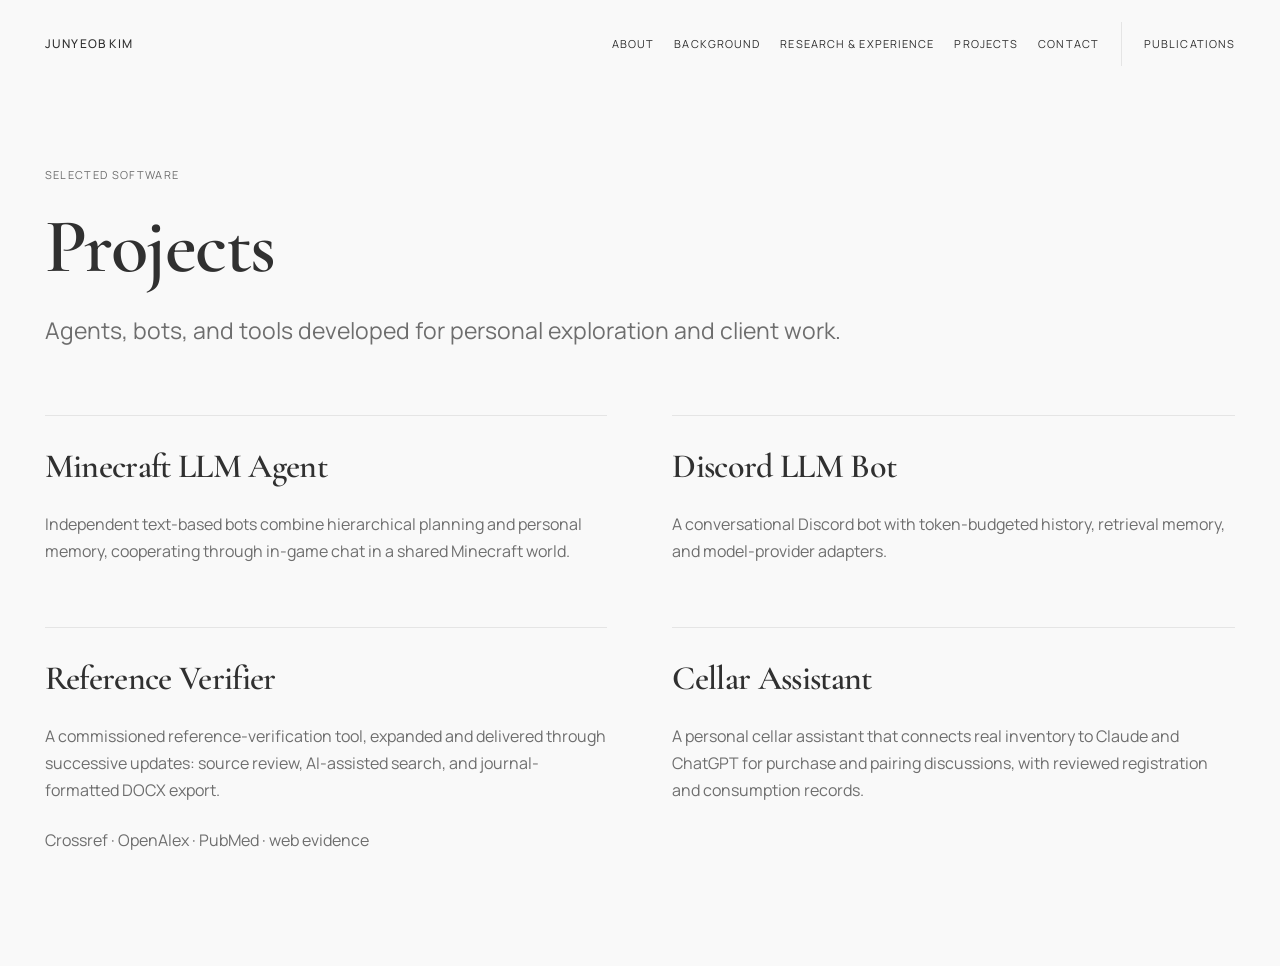
==== commit 30d65817: "Remove redundant Minecraft outcome note from project lists" ====
--- a/projects.html
+++ b/projects.html
@@ -1 +1 @@
-<!doctype html><html lang="en"><head><meta charset="utf-8"><meta name="viewport" content="width=device-width, initial-scale=1"><meta name="robots" content="noindex,nofollow"><meta name="description" content="Junyeob Kim — research in language model reasoning, evaluation, and agents."><title>Projects · Junyeob Kim</title><link rel="stylesheet" href="assets/fonts.css"><link rel="stylesheet" href="assets/style.css?v=project-title-links"></head><body><a class="skip" href="#main">Skip to content</a><header><a class="wordmark" href="index.html">Junyeob Kim</a><nav aria-label="Main navigation"><a href="index.html#intro" data-section="intro">About</a><a href="index.html#experience" data-section="experience">Background</a><a href="index.html#research" data-section="research">Research &amp; Experience</a><a href="index.html#projects" data-section="projects">Projects</a><a href="index.html#contact" data-section="contact">Contact</a><a class="nav-publications" href="publications.html">Publications</a></nav></header><main id="main" tabindex="-1"><section class="page-intro"><p class="eyebrow">Selected software</p><h1>Projects</h1><p class="lead">Agents, bots, and tools developed for personal exploration and client work.</p></section><section class="project-directory" aria-label="Selected projects"><div class="personal-grid"><article><h3><a href="projects/minecraft.html">Minecraft LLM Agent</a></h3><p>Independent text-based bots combine hierarchical planning and personal memory, cooperating through in-game chat in a shared Minecraft world.</p><p class="meta">Bots have built shelters and iron-tier equipment together; repeatability has not been measured.</p></article><article><h3><a href="projects/discord.html">Discord LLM Bot</a></h3><p>A conversational Discord bot with token-budgeted history, retrieval memory, and model-provider adapters.</p></article><article><h3><a href="projects/reference-verifier.html">Reference Verifier</a></h3><p>A commissioned reference-verification tool, expanded and delivered through successive updates: source review, AI-assisted search, and journal-formatted DOCX export.</p><p class="meta">Crossref · OpenAlex · PubMed · web evidence</p></article><article><h3><a href="projects/cellar.html">Cellar Assistant</a></h3><p>A personal cellar assistant that connects real inventory to Claude and ChatGPT for purchase and pairing discussions, with reviewed registration and consumption records.</p></article></div></section></main><script src="assets/navigation.js" defer></script></body></html>+<!doctype html><html lang="en"><head><meta charset="utf-8"><meta name="viewport" content="width=device-width, initial-scale=1"><meta name="robots" content="noindex,nofollow"><meta name="description" content="Junyeob Kim — research in language model reasoning, evaluation, and agents."><title>Projects · Junyeob Kim</title><link rel="stylesheet" href="assets/fonts.css"><link rel="stylesheet" href="assets/style.css?v=project-title-links"></head><body><a class="skip" href="#main">Skip to content</a><header><a class="wordmark" href="index.html">Junyeob Kim</a><nav aria-label="Main navigation"><a href="index.html#intro" data-section="intro">About</a><a href="index.html#experience" data-section="experience">Background</a><a href="index.html#research" data-section="research">Research &amp; Experience</a><a href="index.html#projects" data-section="projects">Projects</a><a href="index.html#contact" data-section="contact">Contact</a><a class="nav-publications" href="publications.html">Publications</a></nav></header><main id="main" tabindex="-1"><section class="page-intro"><p class="eyebrow">Selected software</p><h1>Projects</h1><p class="lead">Agents, bots, and tools developed for personal exploration and client work.</p></section><section class="project-directory" aria-label="Selected projects"><div class="personal-grid"><article><h3><a href="projects/minecraft.html">Minecraft LLM Agent</a></h3><p>Independent text-based bots combine hierarchical planning and personal memory, cooperating through in-game chat in a shared Minecraft world.</p></article><article><h3><a href="projects/discord.html">Discord LLM Bot</a></h3><p>A conversational Discord bot with token-budgeted history, retrieval memory, and model-provider adapters.</p></article><article><h3><a href="projects/reference-verifier.html">Reference Verifier</a></h3><p>A commissioned reference-verification tool, expanded and delivered through successive updates: source review, AI-assisted search, and journal-formatted DOCX export.</p><p class="meta">Crossref · OpenAlex · PubMed · web evidence</p></article><article><h3><a href="projects/cellar.html">Cellar Assistant</a></h3><p>A personal cellar assistant that connects real inventory to Claude and ChatGPT for purchase and pairing discussions, with reviewed registration and consumption records.</p></article></div></section></main><script src="assets/navigation.js" defer></script></body></html>
